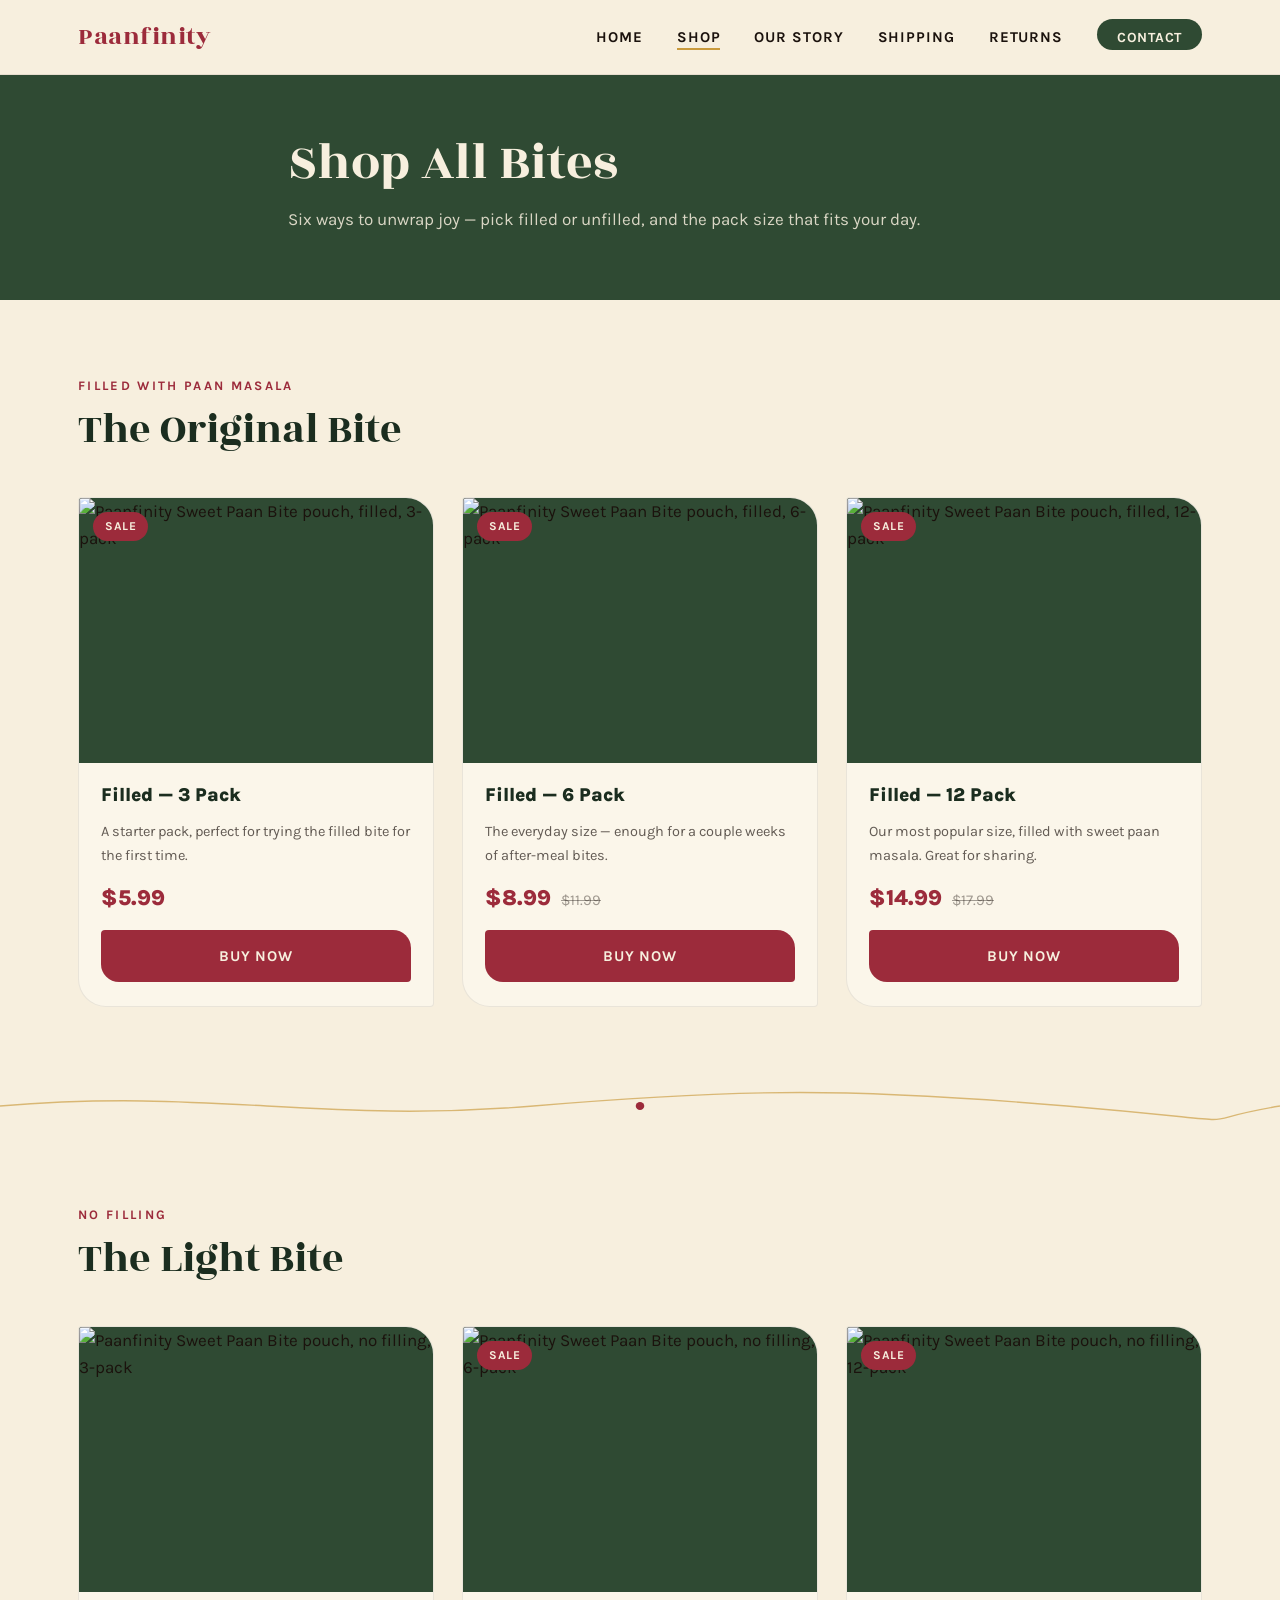
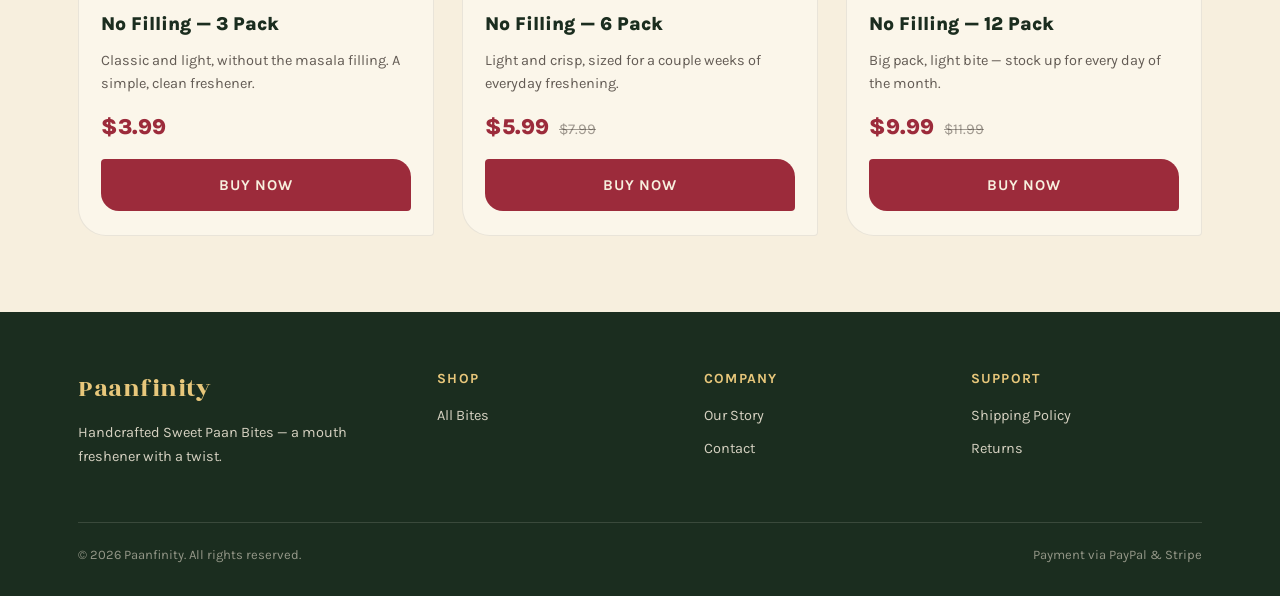
==== shop.html @ 45550f02 "upload initial files" ====
<!doctype html>
<html lang="en">
<head>
<meta charset="UTF-8">
<meta name="viewport" content="width=device-width, initial-scale=1">
<title>Shop All Bites — Paanfinity</title>
<meta name="description" content="Shop all Paanfinity Sweet Paan Bites — filled and unfilled, in 3, 6, and 12-bite packs.">
<link rel="preconnect" href="https://fonts.googleapis.com">
<link href="https://fonts.googleapis.com/css2?family=Rozha+One&family=Karla:wght@400;700;800&display=swap" rel="stylesheet">
<link rel="stylesheet" href="style.css">
</head>
<body>

<header class="nav">
  <div class="wrap">
    <a href="index.html" class="nav-logo">Paanfinity</a>
    <button class="nav-toggle" aria-label="Toggle menu">☰</button>
    <ul class="nav-links">
      <li><a href="index.html">Home</a></li>
      <li><a href="shop.html" aria-current="page">Shop</a></li>
      <li><a href="our-story.html">Our Story</a></li>
      <li><a href="shipping.html">Shipping</a></li>
      <li><a href="returns.html">Returns</a></li>
      <li><a href="contact.html" class="nav-cta">Contact</a></li>
    </ul>
  </div>
</header>

<section class="page-hero">
  <div class="wrap">
    <h1>Shop All Bites</h1>
    <p>Six ways to unwrap joy — pick filled or unfilled, and the pack size that fits your day.</p>
  </div>
</section>

<section>
  <div class="wrap">
    <div class="section-head" style="max-width:none;">
      <span class="section-eyebrow">Filled with Paan Masala</span>
      <h2>The Original Bite</h2>
    </div>
    <div class="product-grid">

      <div class="product-card">
        <span class="badge">Sale</span>
        <div class="shot"><img src="assets/bite-pouch-cottage.jpeg" alt="Paanfinity Sweet Paan Bite pouch, filled, 3-pack"></div>
        <div class="info">
          <h3>Filled — 3 Pack</h3>
          <p class="desc">A starter pack, perfect for trying the filled bite for the first time.</p>
          <div class="price-row"><span class="price-now">$5.99</span></div>
          <a class="btn btn-buy" href="https://www.paypal.com/paypalme/yourbusiness/5.99" target="_blank" rel="noopener">Buy Now</a>
        </div>
      </div>

      <div class="product-card">
        <span class="badge">Sale</span>
        <div class="shot"><img src="assets/bite-pouch-kitchen.jpeg" alt="Paanfinity Sweet Paan Bite pouch, filled, 6-pack"></div>
        <div class="info">
          <h3>Filled — 6 Pack</h3>
          <p class="desc">The everyday size — enough for a couple weeks of after-meal bites.</p>
          <div class="price-row"><span class="price-now">$8.99</span><span class="price-was">$11.99</span></div>
          <a class="btn btn-buy" href="https://www.paypal.com/paypalme/yourbusiness/8.99" target="_blank" rel="noopener">Buy Now</a>
        </div>
      </div>

      <div class="product-card">
        <span class="badge">Sale</span>
        <div class="shot"><img src="assets/bite-pouch-holiday.jpeg" alt="Paanfinity Sweet Paan Bite pouch, filled, 12-pack"></div>
        <div class="info">
          <h3>Filled — 12 Pack</h3>
          <p class="desc">Our most popular size, filled with sweet paan masala. Great for sharing.</p>
          <div class="price-row"><span class="price-now">$14.99</span><span class="price-was">$17.99</span></div>
          <a class="btn btn-buy" href="https://www.paypal.com/paypalme/yourbusiness/14.99" target="_blank" rel="noopener">Buy Now</a>
        </div>
      </div>

    </div>
  </div>
</section>

<svg class="leaf-divider" viewBox="0 0 1200 46" preserveAspectRatio="none" aria-hidden="true">
  <path d="M0 23 C 200 5, 300 41, 500 23 S 800 5, 1000 23 S 1100 41 1200 23"/>
  <circle cx="600" cy="23" r="4"/>
</svg>

<section>
  <div class="wrap">
    <div class="section-head" style="max-width:none;">
      <span class="section-eyebrow">No Filling</span>
      <h2>The Light Bite</h2>
    </div>
    <div class="product-grid">

      <div class="product-card">
        <div class="shot"><img src="assets/bite-pouch-marble.jpeg" alt="Paanfinity Sweet Paan Bite pouch, no filling, 3-pack"></div>
        <div class="info">
          <h3>No Filling — 3 Pack</h3>
          <p class="desc">Classic and light, without the masala filling. A simple, clean freshener.</p>
          <div class="price-row"><span class="price-now">$3.99</span></div>
          <a class="btn btn-buy" href="https://www.paypal.com/paypalme/yourbusiness/3.99" target="_blank" rel="noopener">Buy Now</a>
        </div>
      </div>

      <div class="product-card">
        <span class="badge">Sale</span>
        <div class="shot"><img src="assets/bite-pouch-cottage.jpeg" alt="Paanfinity Sweet Paan Bite pouch, no filling, 6-pack"></div>
        <div class="info">
          <h3>No Filling — 6 Pack</h3>
          <p class="desc">Light and crisp, sized for a couple weeks of everyday freshening.</p>
          <div class="price-row"><span class="price-now">$5.99</span><span class="price-was">$7.99</span></div>
          <a class="btn btn-buy" href="https://www.paypal.com/paypalme/yourbusiness/5.99" target="_blank" rel="noopener">Buy Now</a>
        </div>
      </div>

      <div class="product-card">
        <span class="badge">Sale</span>
        <div class="shot"><img src="assets/bite-pouch-kitchen.jpeg" alt="Paanfinity Sweet Paan Bite pouch, no filling, 12-pack"></div>
        <div class="info">
          <h3>No Filling — 12 Pack</h3>
          <p class="desc">Big pack, light bite — stock up for every day of the month.</p>
          <div class="price-row"><span class="price-now">$9.99</span><span class="price-was">$11.99</span></div>
          <a class="btn btn-buy" href="https://www.paypal.com/paypalme/yourbusiness/9.99" target="_blank" rel="noopener">Buy Now</a>
        </div>
      </div>

    </div>
  </div>
</section>

<footer>
  <div class="wrap">
    <div class="footer-grid">
      <div class="footer-brand">
        <span class="nav-logo">Paanfinity</span>
        <p>Handcrafted Sweet Paan Bites — a mouth freshener with a twist.</p>
      </div>
      <div>
        <h4>Shop</h4>
        <ul><li><a href="shop.html">All Bites</a></li></ul>
      </div>
      <div>
        <h4>Company</h4>
        <ul>
          <li><a href="our-story.html">Our Story</a></li>
          <li><a href="contact.html">Contact</a></li>
        </ul>
      </div>
      <div>
        <h4>Support</h4>
        <ul>
          <li><a href="shipping.html">Shipping Policy</a></li>
          <li><a href="returns.html">Returns</a></li>
        </ul>
      </div>
    </div>
    <div class="footer-bottom">
      <span>© 2026 Paanfinity. All rights reserved.</span>
      <span>Payment via PayPal &amp; Stripe</span>
    </div>
  </div>
</footer>

<script src="script.js"></script>
</body>
</html>
---- style.css ----
/* =========================================================
   Paanfinity — shared stylesheet
   Design tokens: see comments below for the rationale.
   ========================================================= */

:root {
  /* Color — drawn from the product itself: betel leaf, the red
     stain paan leaves on the lips, foil wrapping, rice paper. */
  --ink:        #1B120D;   /* near-black, warm */
  --cream:      #F7EFDE;   /* rice-paper ivory */
  --cream-soft: #FBF6EA;
  --leaf:       #2F4A33;   /* betel leaf green */
  --leaf-dark:  #1B2D1F;
  --leaf-mid:   #3E5F44;
  --paan-red:   #9C2B3B;   /* paan-stained red */
  --paan-red-d: #7A1F2C;
  --gold:       #C99A3C;   /* foil accent */
  --gold-soft:  #E8C77B;
  --rose:       #D98C8C;

  --max: 1180px;
  --radius: 18px;
}

* { box-sizing: border-box; }
html { scroll-behavior: smooth; }

body {
  margin: 0;
  background: var(--cream);
  color: var(--ink);
  font-family: 'Karla', sans-serif;
  font-size: 17px;
  line-height: 1.6;
}

h1, h2, h3, .display {
  font-family: 'Rozha One', serif;
  font-weight: 400;
  line-height: 1.1;
  margin: 0;
  color: var(--leaf-dark);
}

a { color: inherit; text-decoration: none; }

img { max-width: 100%; display: block; }

.wrap {
  max-width: var(--max);
  margin: 0 auto;
  padding: 0 28px;
}

@media (prefers-reduced-motion: reduce) {
  * { animation: none !important; transition: none !important; }
}

/* ---------- focus ---------- */
a:focus-visible, button:focus-visible, input:focus-visible, textarea:focus-visible {
  outline: 3px solid var(--gold);
  outline-offset: 2px;
}

/* ---------- nav ---------- */
.nav {
  background: var(--cream);
  border-bottom: 1px solid rgba(27,18,13,0.08);
  position: sticky;
  top: 0;
  z-index: 50;
}
.nav .wrap {
  display: flex;
  align-items: center;
  justify-content: space-between;
  padding-top: 16px;
  padding-bottom: 16px;
}
.nav-logo {
  font-family: 'Rozha One', serif;
  font-size: 26px;
  color: var(--paan-red);
  letter-spacing: 0.5px;
}
.nav-links {
  display: flex;
  gap: 34px;
  list-style: none;
  margin: 0;
  padding: 0;
  font-size: 15px;
  font-weight: 700;
  text-transform: uppercase;
  letter-spacing: 0.06em;
}
.nav-links a {
  position: relative;
  padding-bottom: 4px;
}
.nav-links a::after {
  content: "";
  position: absolute;
  left: 0; right: 0; bottom: 0;
  height: 2px;
  background: var(--gold);
  transform: scaleX(0);
  transform-origin: left;
  transition: transform .25s ease;
}
.nav-links a:hover::after,
.nav-links a[aria-current="page"]::after { transform: scaleX(1); }
.nav-cta {
  background: var(--leaf);
  color: var(--cream) !important;
  padding: 10px 20px;
  border-radius: 999px;
  font-weight: 700;
  font-size: 14px;
  text-transform: uppercase;
  letter-spacing: 0.05em;
}
.nav-toggle { display: none; }

@media (max-width: 760px) {
  .nav-links { display: none; }
  .nav-toggle {
    display: inline-block;
    background: none;
    border: none;
    font-size: 26px;
    color: var(--leaf-dark);
    cursor: pointer;
  }
  .nav-links.open {
    display: flex;
    flex-direction: column;
    position: absolute;
    top: 100%;
    left: 0; right: 0;
    background: var(--cream);
    padding: 20px 28px 26px;
    gap: 18px;
    border-bottom: 1px solid rgba(27,18,13,0.08);
  }
}

/* ---------- leaf-vein divider — signature element ---------- */
.leaf-divider {
  display: block;
  width: 100%;
  height: 46px;
  margin: 0;
}
.leaf-divider path { stroke: var(--gold); stroke-width: 1.4; fill: none; opacity: .65; }
.leaf-divider circle { fill: var(--paan-red); }

/* ---------- hero ---------- */
.hero {
  background: var(--leaf);
  color: var(--cream);
  position: relative;
  overflow: hidden;
}
.hero .wrap {
  display: grid;
  grid-template-columns: 1.1fr 0.9fr;
  align-items: center;
  gap: 40px;
  padding-top: 70px;
  padding-bottom: 70px;
}
.hero-eyebrow {
  font-size: 14px;
  text-transform: uppercase;
  letter-spacing: 0.18em;
  color: var(--gold-soft);
  font-weight: 700;
  margin-bottom: 14px;
}
.hero h1 {
  color: var(--cream);
  font-size: clamp(42px, 6vw, 68px);
}
.hero h1 em {
  font-style: normal;
  color: var(--gold-soft);
}
.hero p.lede {
  margin-top: 22px;
  font-size: 18px;
  max-width: 480px;
  color: rgba(247,239,222,0.88);
}
.hero-actions { margin-top: 32px; display: flex; gap: 16px; flex-wrap: wrap; }
.hero-art {
  position: relative;
  display: flex;
  justify-content: center;
}
.hero-art .frame {
  background: var(--cream-soft);
  border-radius: 4px 32px 4px 32px;
  padding: 26px;
  box-shadow: 0 25px 50px rgba(0,0,0,0.28);
  transform: rotate(-2deg);
}
.hero-art img {
  max-width: 320px;
  display: block;
  border-radius: 2px 18px 2px 18px;
}

@media (max-width: 820px) {
  .hero .wrap { grid-template-columns: 1fr; text-align: left; padding-top: 48px; }
  .hero-art { order: -1; }
  .hero-art .frame { padding: 18px; }
  .hero-art img { max-width: 200px; margin: 0 auto; }
}

/* ---------- buttons ---------- */
.btn {
  display: inline-flex;
  align-items: center;
  gap: 8px;
  font-weight: 700;
  font-size: 15px;
  text-transform: uppercase;
  letter-spacing: 0.05em;
  padding: 14px 28px;
  border: none;
  cursor: pointer;
  border-radius: 4px 18px 4px 18px; /* one folded corner, like a wrapped leaf */
  transition: transform .18s ease, box-shadow .18s ease;
}
.btn:hover { transform: translateY(-2px); }
.btn-primary { background: var(--gold); color: var(--leaf-dark); }
.btn-primary:hover { box-shadow: 0 10px 22px rgba(201,154,60,0.4); }
.btn-outline {
  background: transparent;
  color: var(--cream);
  border: 1.5px solid rgba(247,239,222,0.6);
}
.btn-outline:hover { border-color: var(--gold-soft); color: var(--gold-soft); }
.btn-buy {
  background: var(--paan-red);
  color: var(--cream);
  width: 100%;
  justify-content: center;
}
.btn-buy:hover { background: var(--paan-red-d); box-shadow: 0 10px 22px rgba(156,43,59,0.35); }

/* ---------- section basics ---------- */
section { padding: 76px 0; }
.section-head { max-width: 640px; margin-bottom: 44px; }
.section-eyebrow {
  font-size: 13px;
  text-transform: uppercase;
  letter-spacing: 0.18em;
  font-weight: 700;
  color: var(--paan-red);
  margin-bottom: 10px;
  display: block;
}
.section-head h2 { font-size: clamp(30px, 4vw, 42px); }
.section-head p { margin-top: 14px; color: rgba(27,18,13,0.72); font-size: 17px; }

/* ---------- value props ---------- */
.values {
  display: grid;
  grid-template-columns: repeat(3, 1fr);
  gap: 30px;
}
.value-card {
  background: var(--cream-soft);
  border: 1px solid rgba(27,18,13,0.08);
  border-radius: var(--radius);
  padding: 30px 26px;
}
.value-card .glyph {
  width: 44px; height: 44px;
  margin-bottom: 16px;
}
.value-card h3 { font-size: 21px; margin-bottom: 8px; color: var(--leaf-dark); }
.value-card p { color: rgba(27,18,13,0.7); font-size: 15.5px; margin: 0; }

@media (max-width: 820px) { .values { grid-template-columns: 1fr; } }

/* ---------- product grid ---------- */
.product-grid {
  display: grid;
  grid-template-columns: repeat(3, 1fr);
  gap: 28px;
}
@media (max-width: 980px) { .product-grid { grid-template-columns: repeat(2, 1fr); } }
@media (max-width: 620px) { .product-grid { grid-template-columns: 1fr; } }

.product-card {
  background: var(--cream-soft);
  border-radius: 4px 28px 4px 28px; /* folded packet shape, echoes the buttons */
  overflow: hidden;
  border: 1px solid rgba(27,18,13,0.08);
  display: flex;
  flex-direction: column;
  position: relative;
}
.product-card .badge {
  position: absolute;
  top: 14px; left: 14px;
  background: var(--paan-red);
  color: var(--cream);
  font-size: 12px;
  font-weight: 700;
  text-transform: uppercase;
  letter-spacing: 0.05em;
  padding: 5px 12px;
  border-radius: 999px;
  z-index: 2;
}
.product-card .shot {
  background: var(--leaf);
  aspect-ratio: 4/3;
  overflow: hidden;
}
.product-card .shot img { width: 100%; height: 100%; object-fit: cover; }
.product-card .info { padding: 22px 22px 24px; display: flex; flex-direction: column; gap: 14px; flex: 1; }
.product-card h3 { font-size: 19px; color: var(--leaf-dark); font-family: 'Karla', sans-serif; font-weight: 800; }
.product-card .desc { font-size: 14.5px; color: rgba(27,18,13,0.68); margin: 0; flex: 1; }
.product-card .price-row { display: flex; align-items: baseline; gap: 10px; }
.price-now { font-size: 22px; font-weight: 800; color: var(--paan-red); }
.price-was { font-size: 15px; color: rgba(27,18,13,0.4); text-decoration: line-through; }

/* ---------- story split ---------- */
.story-split {
  background: var(--leaf-dark);
  color: var(--cream);
}
.story-split .wrap {
  display: grid;
  grid-template-columns: 1fr 1fr;
  gap: 50px;
  align-items: center;
}
.story-split img { border-radius: var(--radius); }
.story-split h2 { color: var(--cream); }
.story-split p { color: rgba(247,239,222,0.82); margin-top: 16px; }
@media (max-width: 820px) { .story-split .wrap { grid-template-columns: 1fr; } }

/* ---------- newsletter ---------- */
.newsletter {
  background: var(--gold-soft);
}
.newsletter .wrap {
  display: flex;
  align-items: center;
  justify-content: space-between;
  gap: 30px;
  flex-wrap: wrap;
}
.newsletter h2 { font-size: 28px; }
.newsletter form { display: flex; gap: 10px; flex: 1; max-width: 440px; }
.newsletter input[type="email"] {
  flex: 1;
  padding: 14px 16px;
  border-radius: 999px;
  border: 1.5px solid rgba(27,18,13,0.2);
  font-size: 15px;
  font-family: 'Karla', sans-serif;
}
.newsletter button {
  background: var(--leaf-dark);
  color: var(--cream);
}

/* ---------- generic content page ---------- */
.page-hero {
  background: var(--leaf);
  color: var(--cream);
  padding: 60px 0 50px;
}
.page-hero .wrap { max-width: 760px; }
.page-hero h1 { color: var(--cream); font-size: clamp(34px, 5vw, 52px); }
.page-hero p { margin-top: 14px; color: rgba(247,239,222,0.85); }

.prose { max-width: 720px; }
.prose h2 { margin-top: 38px; margin-bottom: 12px; font-size: 24px; color: var(--leaf-dark); }
.prose p { color: rgba(27,18,13,0.78); margin: 0 0 14px; }
.prose ul { color: rgba(27,18,13,0.78); padding-left: 20px; }
.prose li { margin-bottom: 8px; }

/* ---------- contact form ---------- */
.contact-grid {
  display: grid;
  grid-template-columns: 1fr 1fr;
  gap: 50px;
}
@media (max-width: 820px) { .contact-grid { grid-template-columns: 1fr; } }
.field { margin-bottom: 18px; }
.field label { display: block; font-weight: 700; font-size: 14px; margin-bottom: 6px; }
.field input, .field textarea {
  width: 100%;
  padding: 13px 14px;
  border-radius: 10px;
  border: 1.5px solid rgba(27,18,13,0.18);
  font-family: 'Karla', sans-serif;
  font-size: 15px;
  background: var(--cream-soft);
}
.contact-info-card {
  background: var(--leaf);
  color: var(--cream);
  border-radius: var(--radius);
  padding: 32px;
}
.contact-info-card h3 { color: var(--cream); font-size: 22px; margin-bottom: 14px; }
.contact-info-card p { color: rgba(247,239,222,0.85); margin: 0 0 10px; }

/* ---------- footer ---------- */
footer {
  background: var(--leaf-dark);
  color: rgba(247,239,222,0.85);
  padding: 56px 0 30px;
}
.footer-grid {
  display: grid;
  grid-template-columns: 1.4fr 1fr 1fr 1fr;
  gap: 36px;
  margin-bottom: 40px;
}
.footer-grid h4 {
  color: var(--gold-soft);
  font-size: 14px;
  text-transform: uppercase;
  letter-spacing: 0.08em;
  margin: 0 0 14px;
}
.footer-grid ul { list-style: none; padding: 0; margin: 0; display: flex; flex-direction: column; gap: 10px; font-size: 14.5px; }
.footer-grid ul a:hover { color: var(--gold-soft); }
.footer-brand .nav-logo { color: var(--gold-soft); }
.footer-brand p { font-size: 14.5px; margin-top: 12px; max-width: 280px; }
.footer-bottom {
  border-top: 1px solid rgba(247,239,222,0.14);
  padding-top: 22px;
  display: flex;
  justify-content: space-between;
  flex-wrap: wrap;
  gap: 12px;
  font-size: 13px;
  color: rgba(247,239,222,0.55);
}
@media (max-width: 820px) { .footer-grid { grid-template-columns: 1fr 1fr; } }
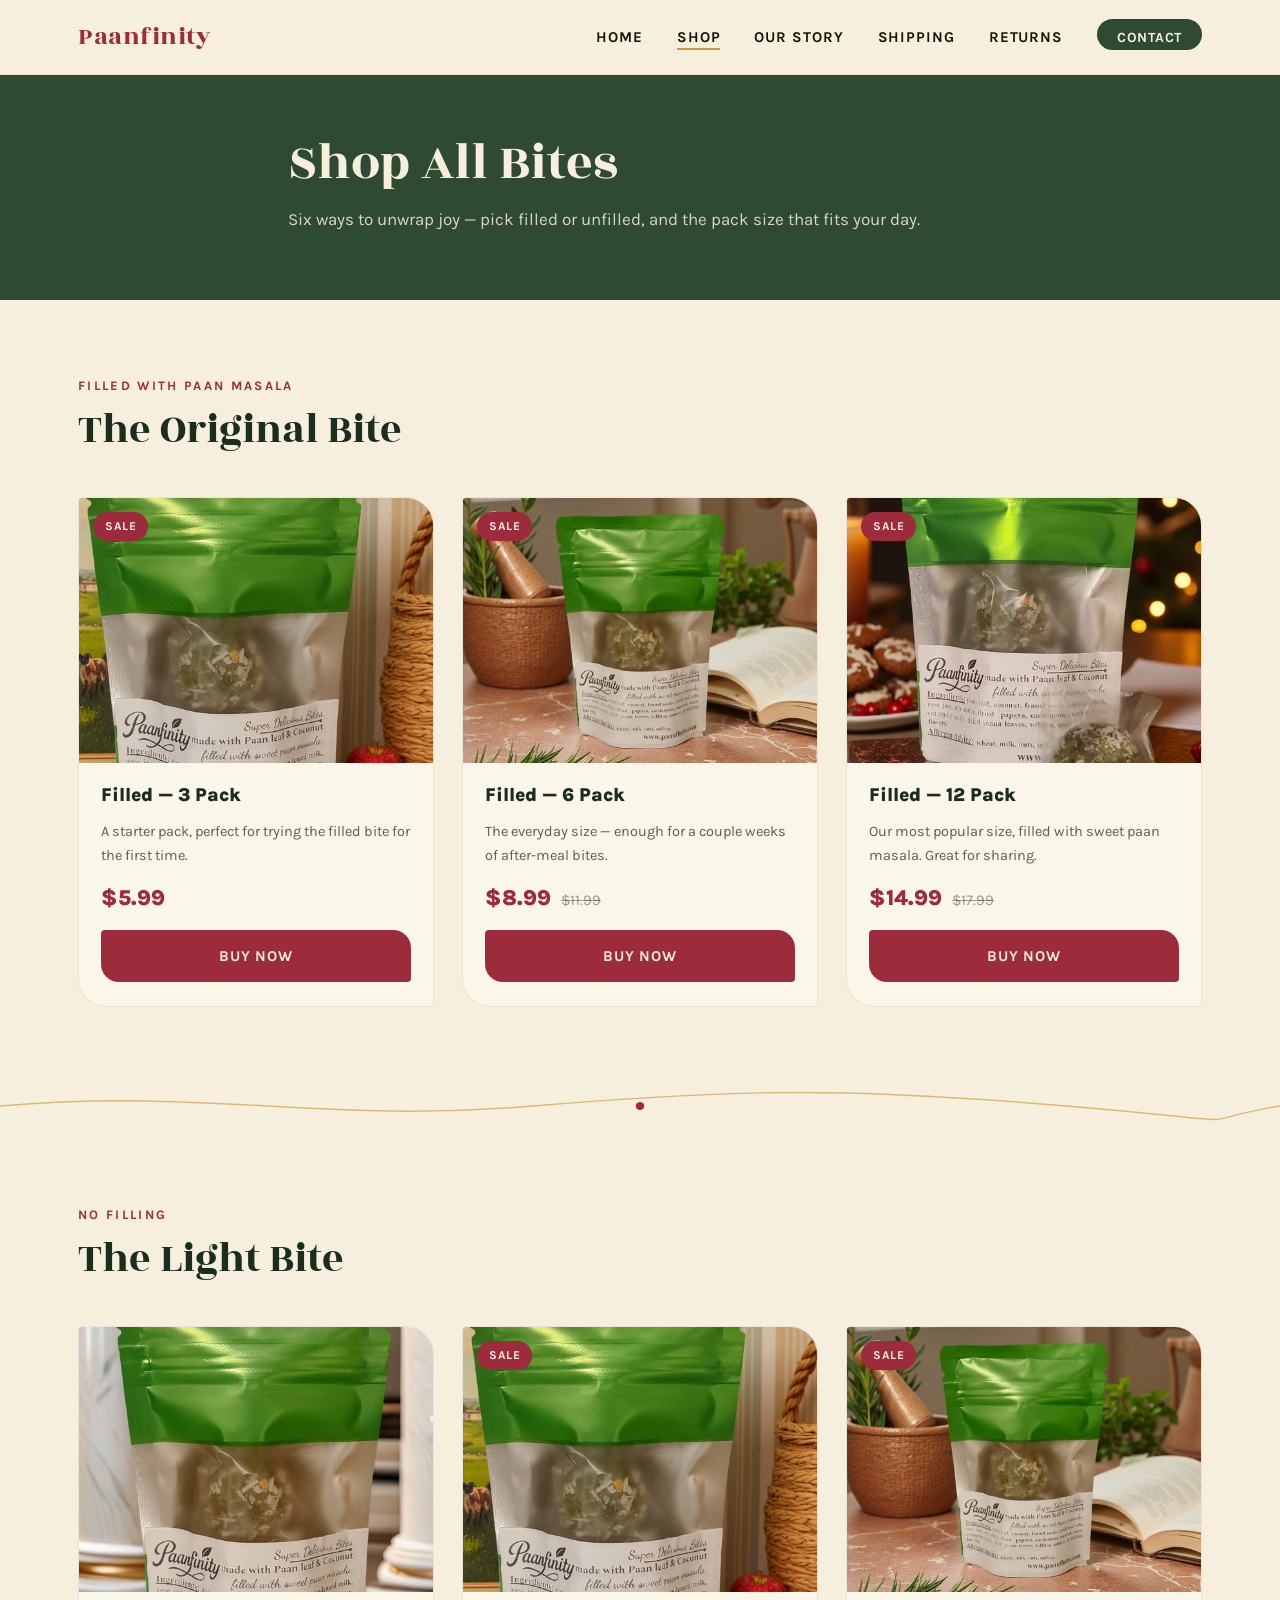
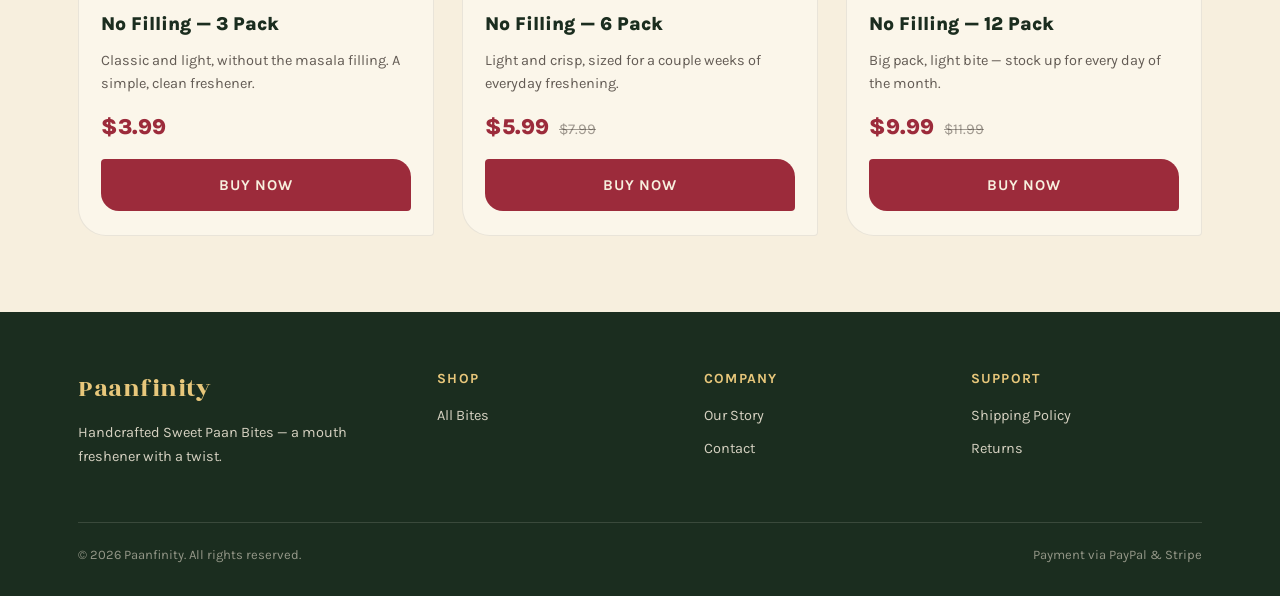
==== commit 04a092a3: "updat index.html & shop.html" ====
--- a/shop.html
+++ b/shop.html
@@ -43,7 +43,7 @@
 
       <div class="product-card">
         <span class="badge">Sale</span>
-        <div class="shot"><img src="assets/bite-pouch-cottage.jpeg" alt="Paanfinity Sweet Paan Bite pouch, filled, 3-pack"></div>
+        <div class="shot"><img src="bite-pouch-cottage.jpeg" alt="Paanfinity Sweet Paan Bite pouch, filled, 3-pack"></div>
         <div class="info">
           <h3>Filled — 3 Pack</h3>
           <p class="desc">A starter pack, perfect for trying the filled bite for the first time.</p>
@@ -54,7 +54,7 @@
 
       <div class="product-card">
         <span class="badge">Sale</span>
-        <div class="shot"><img src="assets/bite-pouch-kitchen.jpeg" alt="Paanfinity Sweet Paan Bite pouch, filled, 6-pack"></div>
+        <div class="shot"><img src="bite-pouch-kitchen.jpeg" alt="Paanfinity Sweet Paan Bite pouch, filled, 6-pack"></div>
         <div class="info">
           <h3>Filled — 6 Pack</h3>
           <p class="desc">The everyday size — enough for a couple weeks of after-meal bites.</p>
@@ -65,7 +65,7 @@
 
       <div class="product-card">
         <span class="badge">Sale</span>
-        <div class="shot"><img src="assets/bite-pouch-holiday.jpeg" alt="Paanfinity Sweet Paan Bite pouch, filled, 12-pack"></div>
+        <div class="shot"><img src="bite-pouch-holiday.jpeg" alt="Paanfinity Sweet Paan Bite pouch, filled, 12-pack"></div>
         <div class="info">
           <h3>Filled — 12 Pack</h3>
           <p class="desc">Our most popular size, filled with sweet paan masala. Great for sharing.</p>
@@ -92,7 +92,7 @@
     <div class="product-grid">
 
       <div class="product-card">
-        <div class="shot"><img src="assets/bite-pouch-marble.jpeg" alt="Paanfinity Sweet Paan Bite pouch, no filling, 3-pack"></div>
+        <div class="shot"><img src="bite-pouch-marble.jpeg" alt="Paanfinity Sweet Paan Bite pouch, no filling, 3-pack"></div>
         <div class="info">
           <h3>No Filling — 3 Pack</h3>
           <p class="desc">Classic and light, without the masala filling. A simple, clean freshener.</p>
@@ -103,7 +103,7 @@
 
       <div class="product-card">
         <span class="badge">Sale</span>
-        <div class="shot"><img src="assets/bite-pouch-cottage.jpeg" alt="Paanfinity Sweet Paan Bite pouch, no filling, 6-pack"></div>
+        <div class="shot"><img src="bite-pouch-cottage.jpeg" alt="Paanfinity Sweet Paan Bite pouch, no filling, 6-pack"></div>
         <div class="info">
           <h3>No Filling — 6 Pack</h3>
           <p class="desc">Light and crisp, sized for a couple weeks of everyday freshening.</p>
@@ -114,7 +114,7 @@
 
       <div class="product-card">
         <span class="badge">Sale</span>
-        <div class="shot"><img src="assets/bite-pouch-kitchen.jpeg" alt="Paanfinity Sweet Paan Bite pouch, no filling, 12-pack"></div>
+        <div class="shot"><img src="bite-pouch-kitchen.jpeg" alt="Paanfinity Sweet Paan Bite pouch, no filling, 12-pack"></div>
         <div class="info">
           <h3>No Filling — 12 Pack</h3>
           <p class="desc">Big pack, light bite — stock up for every day of the month.</p>
